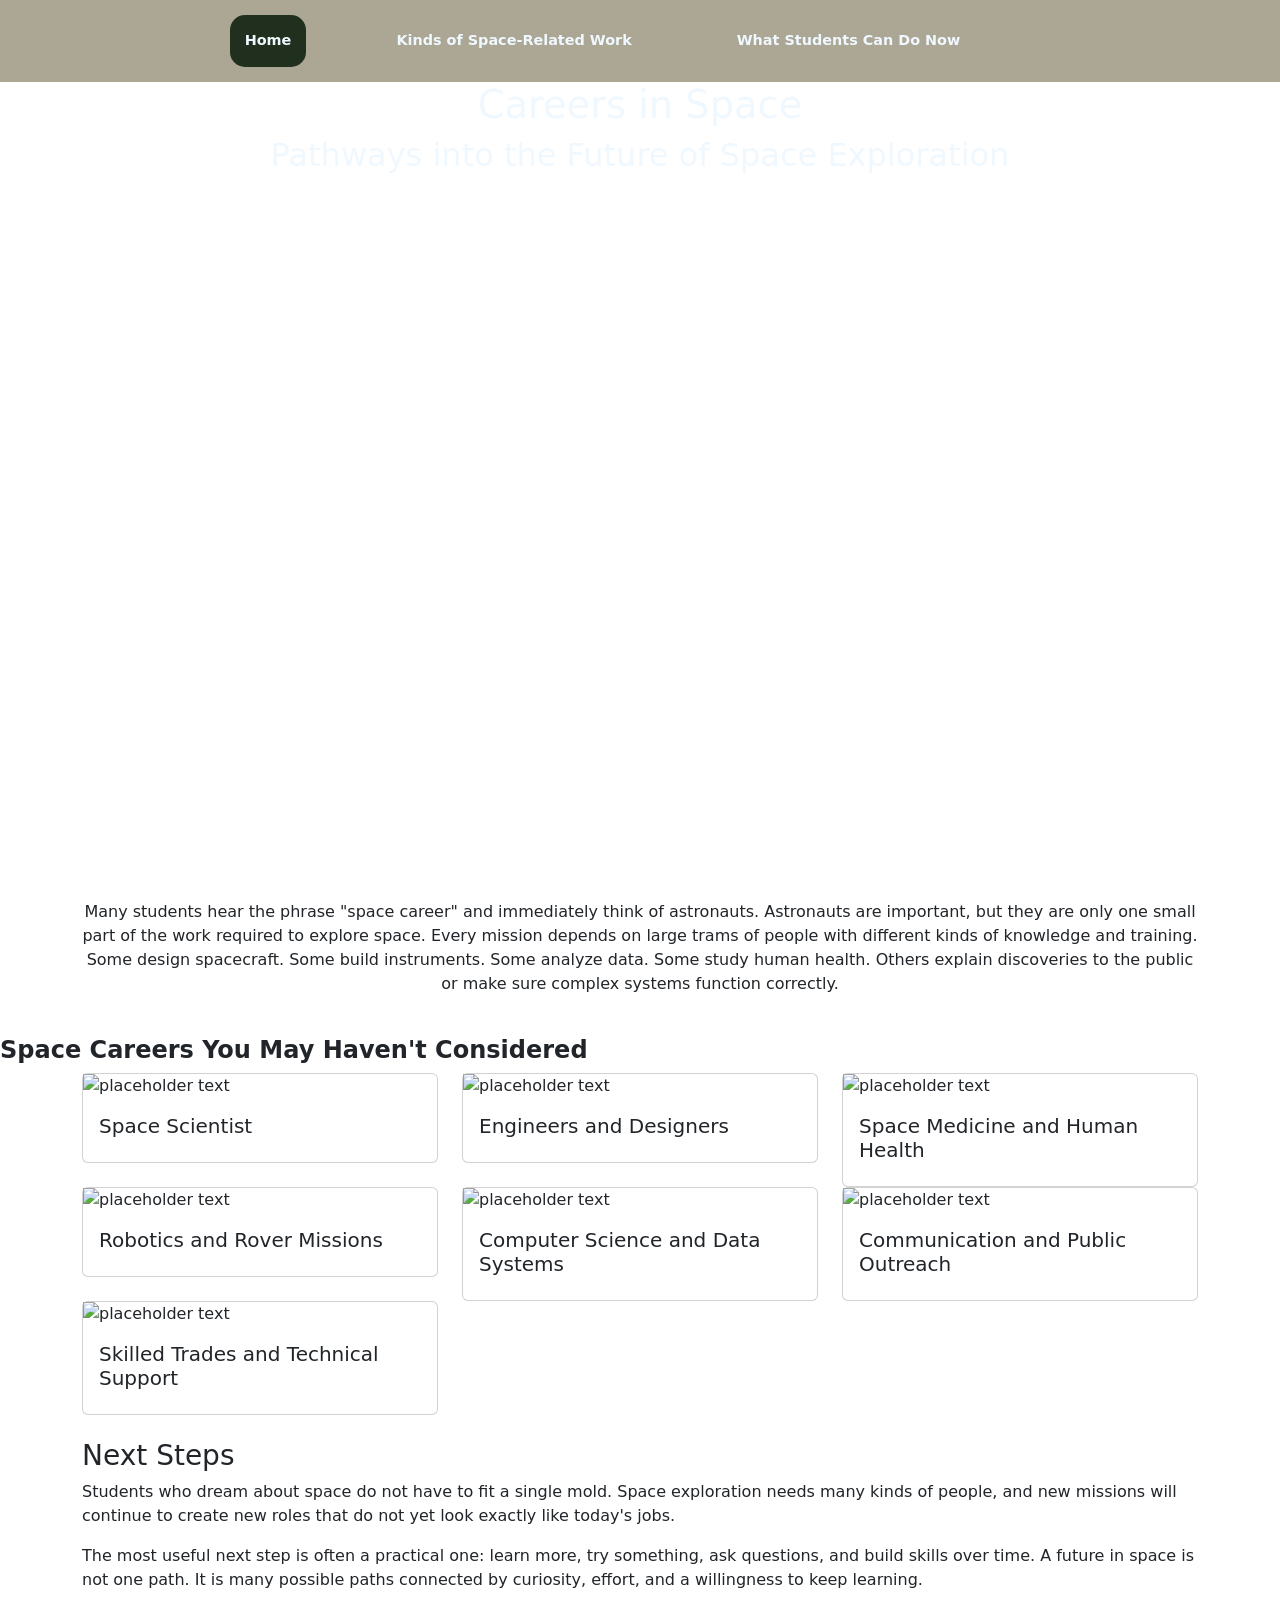
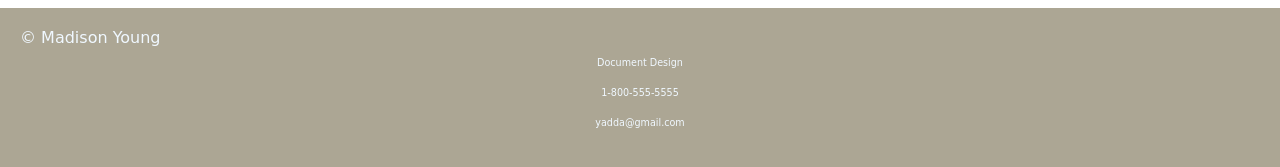
==== index.html @ 67cbedb1 "Updated Project" ====
<!DOCTYPE html>
<html lang="en">
<head>
  <meta charset="UTF-8">
  <meta http-equiv="X-UA-Compatible" content="IE=edge">
  <meta name="author" content="Madison Young">
  <meta name="viewport" content="width=device-width, initial-scale=1.0">
  <meta name="robots" content="noindex">
  <link href="assets/css/style.css" rel="stylesheet">
  <link href="https://cdn.jsdelivr.net/npm/bootstrap@5.3.3/dist/css/bootstrap.min.css" rel="stylesheet" integrity="sha384-QWTKZyjpPEjISv5WaRU9OFeRpok6YctnYmDr5pNlyT2bRjXh0JMhjY6hW+ALEwIH" crossorigin="anonymous">
  <title>Document Design Week 13 Assignment</title>
</head>
<body>
  
<main>
  <header class="primary">
    <nav class="nav2">
      <ul>
        <li>
          <a class="active" href="index.html"><strong>Home</strong></a>
        </li>
        <li>
          <a href="space-related-work.html"><strong>Kinds of Space-Related Work</strong></a>
        </li>
        <li>
          <a href="#"><strong>What Students Can Do Now</strong></a>
        </li>
      </ul>
    </nav>
    
       <h1>Careers in Space</h1>
       <h2>Pathways into the Future of Space Exploration</h2>
    </header>
  
 <section id="content" class="secondary">
  <div class="container text-center">
   <div class="row">
    <div class="col">
     <p>Many students hear the phrase "space career" and immediately think of astronauts. Astronauts are important, but they are only one small part of the work required to explore space. Every mission depends on large trams of people with different kinds of knowledge and training. Some design spacecraft. Some build instruments. Some analyze data. Some study human health. Others explain discoveries to the public or make sure complex systems function correctly.</p>
    </div>
  </div>
 </div>
</section>
  
  

<br>
 <section >
   <h4><strong>Space Careers You May Haven't Considered</strong></h4>
    <div class="container">
      <section id="showcase" class="row">
        <article class="col-lg-4 col-md-4 col-sm-4">
          <div class="card">
           <img src="https://placehold.co/600x400" alt="placeholder text">
            <div class="card-body">
             <h5 class="card-title">Space Scientist</h5>
            </div>
          </div>
        </article>
        
        <article class="col-lg-4 col-md-4 col-sm-4">
          <div class="card">
           <img src="https://placehold.co/600x400" alt="placeholder text">
            <div class="card-body">
             <h5 class="card-title">Engineers and Designers</h5>
            </div>
          </div>
        </article>
        
        <article class="col-lg-4 col-md-4 col-sm-4">
          <div class="card">
           <img src="https://placehold.co/600x400" alt="placeholder text">
            <div class="card-body">
             <h5 class="card-title">Space Medicine and Human Health</h5>
            </div>
          </div>
        </article>
        
        <article class="col-lg-4 col-md-4 col-sm-4">
          <div class="card">
           <img src="https://placehold.co/600x400" alt="placeholder text">
            <div class="card-body">
             <h5 class="card-title">Robotics and Rover Missions</h5>
            </div>
          </div>
        </article>
        
        <article class="col-lg-4 col-md-4 col-sm-4">
          <div class="card">
           <img src="https://placehold.co/600x400" alt="placeholder text">
            <div class="card-body">
             <h5 class="card-title">Computer Science and Data Systems</h5>
            </div>
          </div>
        </article>
        
        <article class="col-lg-4 col-md-4 col-sm-4">
          <div class="card">
           <img src="https://placehold.co/600x400" alt="placeholder text">
            <div class="card-body">
             <h5 class="card-title">Communication and Public Outreach</h5>
            </div>
          </div>
        </article>
        
        <article class="col-lg-4 col-md-4 col-sm-4">
          <div class="card">
           <img src="https://placehold.co/600x400" alt="placeholder text">
            <div class="card-body">
             <h5 class="card-title">Skilled Trades and Technical Support</h5>
            </div>
          </div>
        </article>
        
      </section>
   </div>
  </section>
<br>

<section id="content" class="secondary">
  <div class="container text-left">
   <div class="row">
    <div class="col">
    <h3>Next Steps</h3>
     <p>Students who dream about space do not have to fit a single mold. Space exploration needs many kinds of people, and new missions will continue to create new roles that do not yet look exactly like today's jobs.</p>
     <p>The most useful next step is often a practical one: learn more, try something, ask questions, and build skills over time. A future in space is not one path. It is many possible paths connected by curiosity, effort, and a willingness to keep learning.</p>
    </div>
  </div>
 </div>
</section> 
 
  <footer id="colophon">
    <div id="copyright">
      <h6>&copy; Madison Young</h6>
      <p>Document Design</p>
      <p>1-800-555-5555</p>
      <p>yadda@gmail.com</p>
    </div>
  </footer>
</main>

</body>
</html>
---- assets/css/style.css ----
/* HTML SIZING */
html{
    box-sizing:border-box;
}

*, *:before, *:after{
    box-sizing:inherit;
}

img{
    max-width:100%;
    height:auto;
  }


body{
  margin:auto;
}

/* HEADER */

header.primary{
  background-image: url("https://images.unsplash.com/photo-1610296669228-602fa827fc1f?q=80&w=1075&auto=format&fit=crop&ixlib=rb-4.1.0&ixid=M3wxMjA3fDB8MHxwaG90by1wYWdlfHx8fGVufDB8fHx8fA%3D%3D");
  background-size: cover;
  text-align:center;
  width:100%;
  min-height: 100vh;
}


header.primary h1{
  font-size:2.4rem;
  color:aliceblue;
}
header.primary h2{
  color:aliceblue;
}

.nav2{
background-color: #aca694;
justify-content: space-between;
align-items: center;
} 

header.primary nav ul{
  display:flex;
  flex-direction:row;
  justify-content: center;
  margin: 0;
  padding: 0;
}

header.primary nav ul li{
  list-style-type:none;
  padding-right: 75px;
  padding-top: 15px;
  padding-bottom: 15px;
}

header.primary nav ul li a{
  border-radius:15px;
  color:aliceblue;
  display:block;
  padding:15px 15px 15px 15px;
  text-align:center;
  transition:0.3s;
  text-decoration:none;
  font-size:0.9rem;
}

header.primary nav ul li a:hover{
  background-color:#21301e;
  color:aliceblue;
}

header.primary nav ul li a.active{
  background-color:#21301e;
}

/* OTHER STUFF */
section.careers div div {
  background-color:red;
  border-radius:15px;
}

section.careers div div div p{
  text-align:left;
}

section.careers div div div img{
  border-radius:15px;
}

/* FOOTER */
#colophon{
  background-color:#aca694;
  color:aliceblue;
  width:100%;
  padding:20px;
}

#colophon p{
  text-align:center;
  font-size:0.6rem;
}


/* UTILITY CLASSES */


/* MEDIA QUERIES */
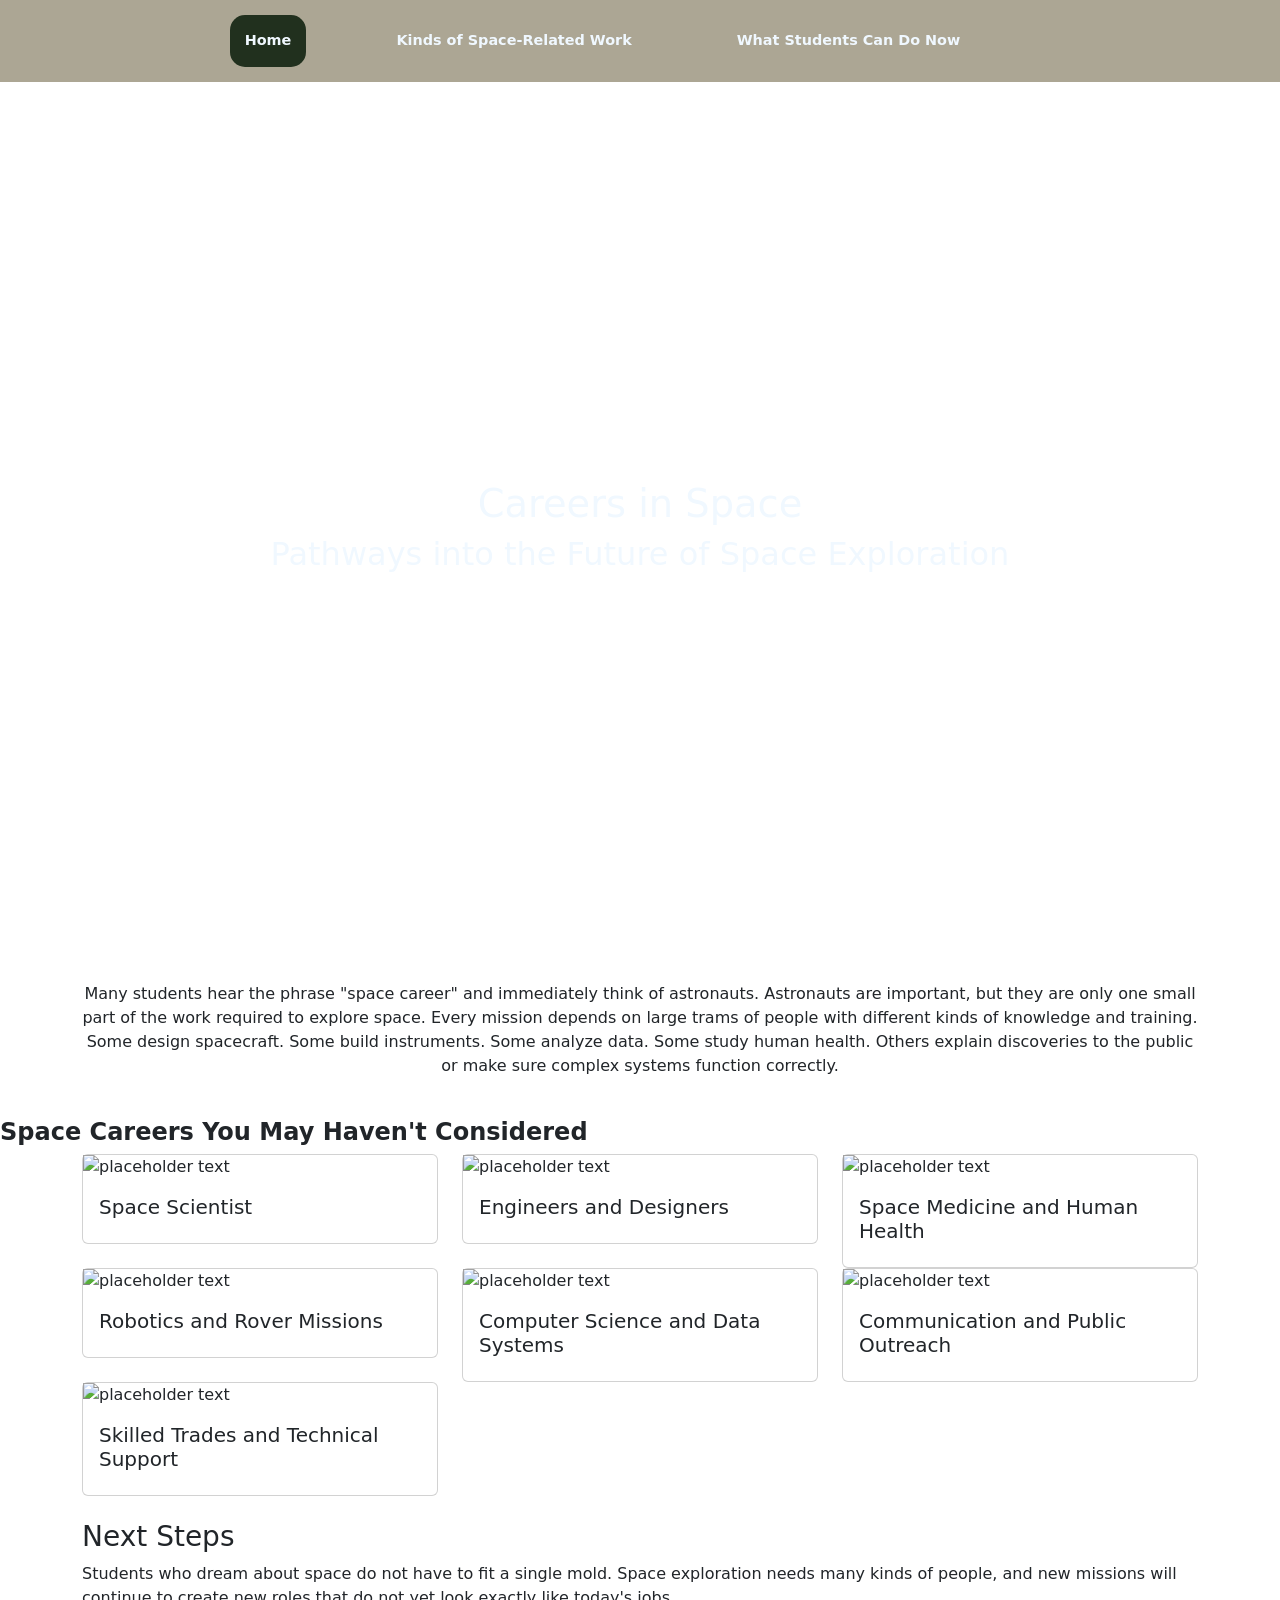
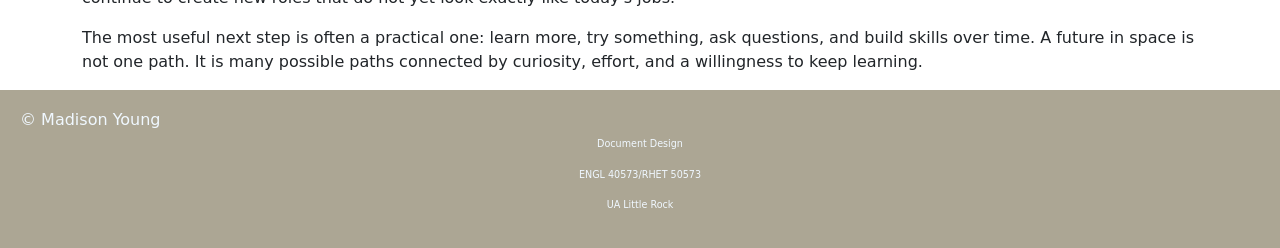
==== commit ac371450: "Updated Project" ====
--- a/index.html
+++ b/index.html
@@ -23,14 +23,15 @@
           <a href="space-related-work.html"><strong>Kinds of Space-Related Work</strong></a>
         </li>
         <li>
-          <a href="#"><strong>What Students Can Do Now</strong></a>
+          <a href="students.html"><strong>What Students Can Do Now</strong></a>
         </li>
       </ul>
     </nav>
-    
-       <h1>Careers in Space</h1>
-       <h2>Pathways into the Future of Space Exploration</h2>
-    </header>
+    <div id="header-title">
+      <h1>Careers in Space</h1>
+      <h2>Pathways into the Future of Space Exploration</h2>
+    </div>
+  </header>
   
  <section id="content" class="secondary">
   <div class="container text-center">
@@ -133,8 +134,8 @@
     <div id="copyright">
       <h6>&copy; Madison Young</h6>
       <p>Document Design</p>
-      <p>1-800-555-5555</p>
-      <p>yadda@gmail.com</p>
+      <p>ENGL 40573/RHET 50573</p>
+      <p>UA Little Rock</p>
     </div>
   </footer>
 </main>
--- a/assets/css/style.css
+++ b/assets/css/style.css
@@ -27,6 +27,13 @@
   min-height: 100vh;
 }
 
+header #header-title{
+  height: 100vh;
+  display: flex;
+  align-items: center;
+  justify-content: center;
+  flex-direction: column;
+}
 
 header.primary h1{
   font-size:2.4rem;
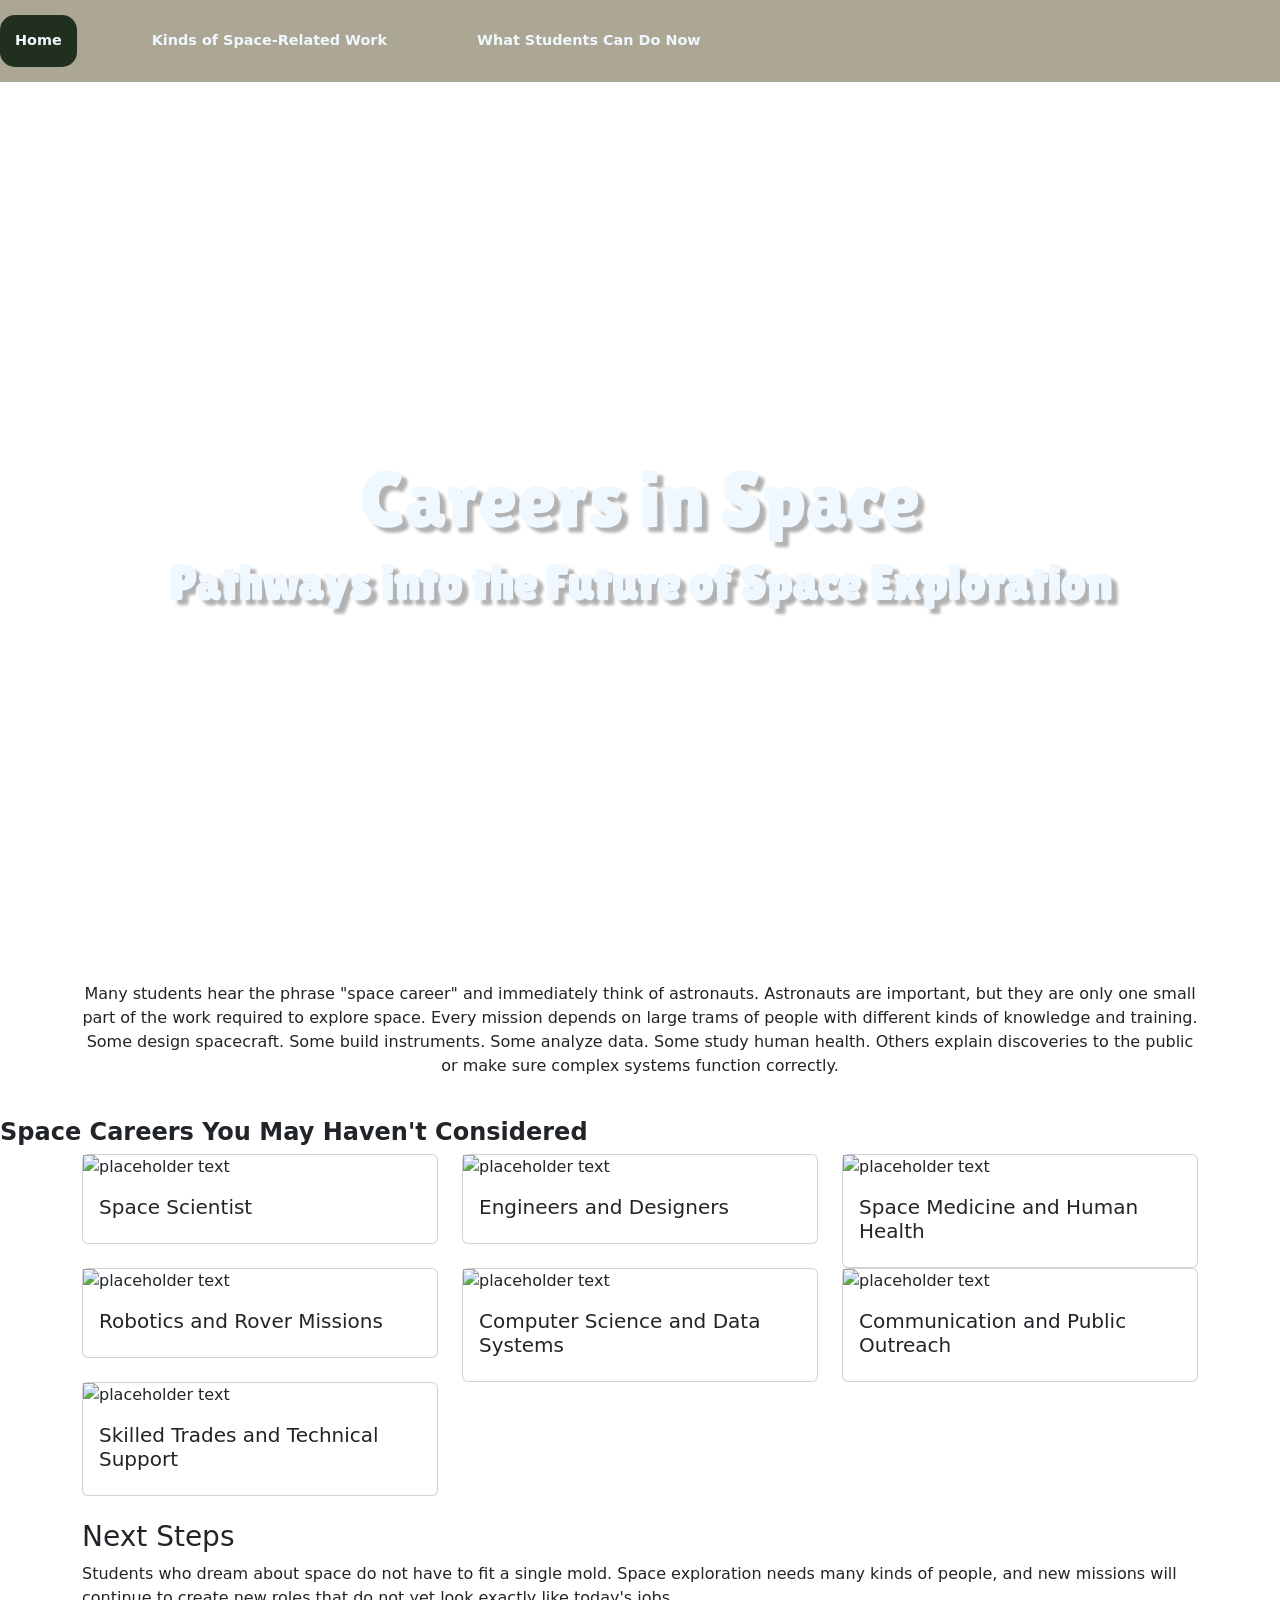
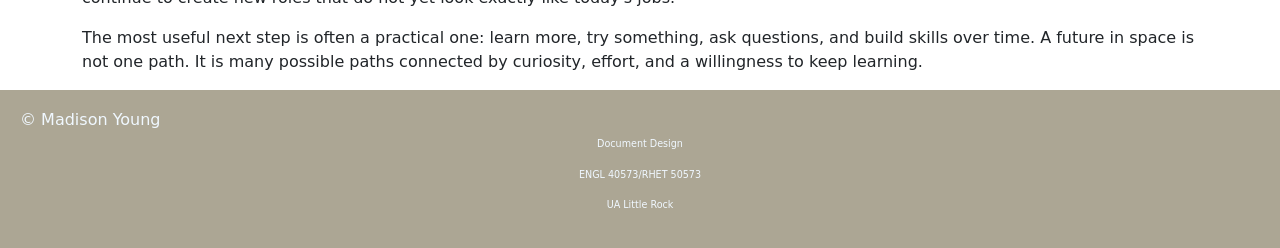
==== commit 47cf99f7: "Updated Project" ====
--- a/index.html
+++ b/index.html
@@ -8,6 +8,10 @@
   <meta name="robots" content="noindex">
   <link href="assets/css/style.css" rel="stylesheet">
   <link href="https://cdn.jsdelivr.net/npm/bootstrap@5.3.3/dist/css/bootstrap.min.css" rel="stylesheet" integrity="sha384-QWTKZyjpPEjISv5WaRU9OFeRpok6YctnYmDr5pNlyT2bRjXh0JMhjY6hW+ALEwIH" crossorigin="anonymous">
+  <link rel="preconnect" href="https://fonts.googleapis.com">
+  <link rel="preconnect" href="https://fonts.gstatic.com" crossorigin>
+  <link href="https://fonts.googleapis.com/css2?family=Bricolage+Grotesque:opsz,wght@12..96,200..800&family=Cal+Sans&display=swap" rel="stylesheet">
+<link href="https://fonts.googleapis.com/css2?family=Lilita+One&display=swap" rel="stylesheet">
   <title>Document Design Week 13 Assignment</title>
 </head>
 <body>
--- a/assets/css/style.css
+++ b/assets/css/style.css
@@ -36,15 +36,26 @@
 }
 
 header.primary h1{
-  font-size:2.4rem;
+  font-size:5rem;
   color:aliceblue;
+  font-family: "Lilita One", sans-serif;
+  font-weight: 400;
+  text-shadow: 6px 5px 3px rgba(0,0,0,0.3);
 }
+
 header.primary h2{
   color:aliceblue;
+  font-size: 3rem;
+  margin: 0;
+  font-family: "Lilita One", sans-serif;
+  font-weight: 400;
+  font-weight: bold;
+  text-shadow: 6px 5px 3px rgba(0,0,0,0.3);
 }
 
 .nav2{
 background-color: #aca694;
+display: flex;
 justify-content: space-between;
 align-items: center;
 } 
@@ -59,7 +70,7 @@
 
 header.primary nav ul li{
   list-style-type:none;
-  padding-right: 75px;
+  padding-right: 60px;
   padding-top: 15px;
   padding-bottom: 15px;
 }
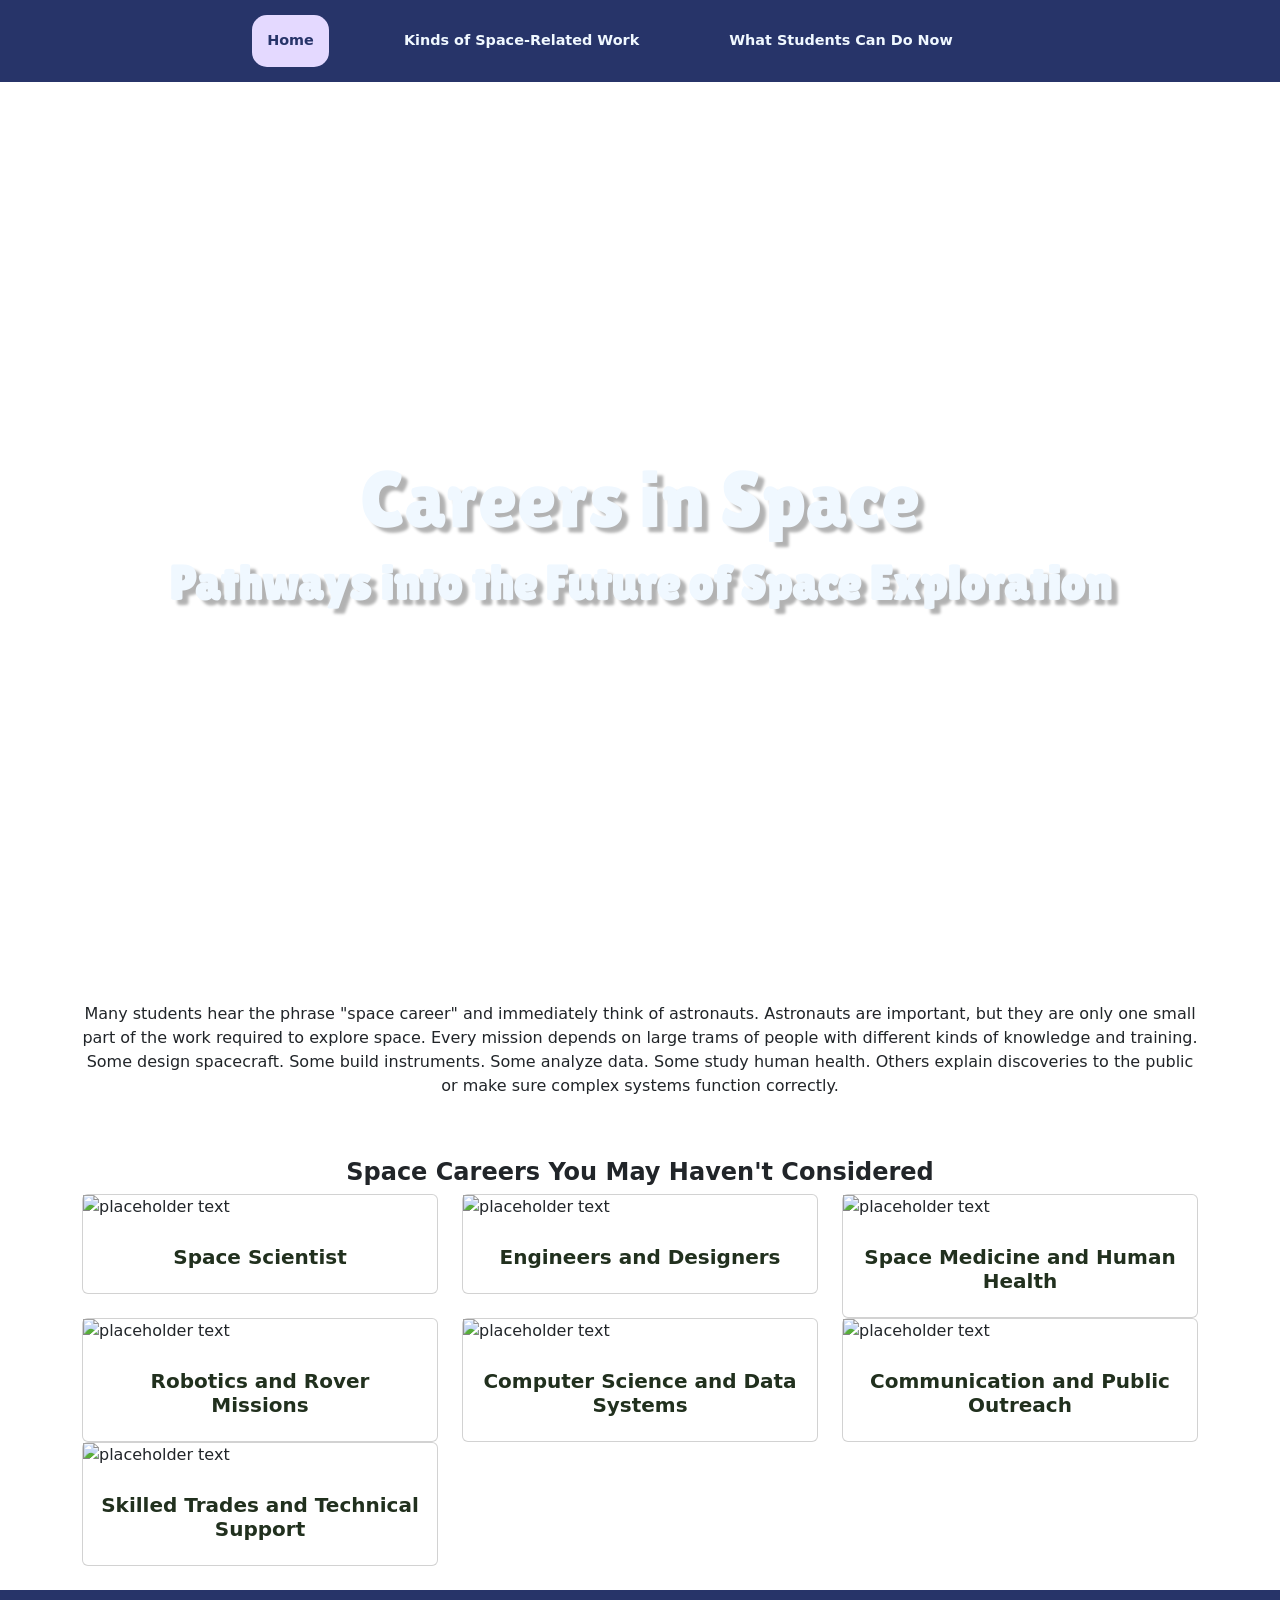
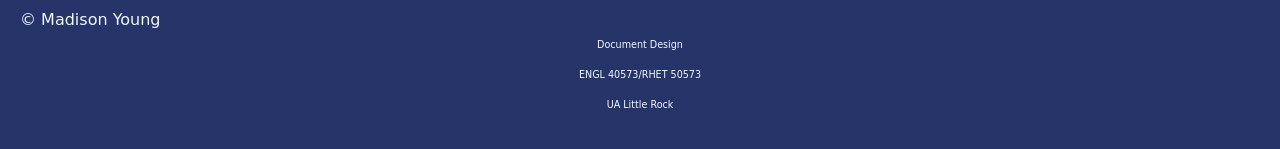
==== commit e2a20a4b: "Updated Project" ====
--- a/index.html
+++ b/index.html
@@ -121,18 +121,6 @@
    </div>
   </section>
 <br>
-
-<section id="content" class="secondary">
-  <div class="container text-left">
-   <div class="row">
-    <div class="col">
-    <h3>Next Steps</h3>
-     <p>Students who dream about space do not have to fit a single mold. Space exploration needs many kinds of people, and new missions will continue to create new roles that do not yet look exactly like today's jobs.</p>
-     <p>The most useful next step is often a practical one: learn more, try something, ask questions, and build skills over time. A future in space is not one path. It is many possible paths connected by curiosity, effort, and a willingness to keep learning.</p>
-    </div>
-  </div>
- </div>
-</section> 
  
   <footer id="colophon">
     <div id="copyright">
--- a/assets/css/style.css
+++ b/assets/css/style.css
@@ -7,10 +7,10 @@
     box-sizing:inherit;
 }
 
-img{
+/*  img{
     max-width:100%;
     height:auto;
-  }
+  } */
 
 
 body{
@@ -54,8 +54,7 @@
 }
 
 .nav2{
-background-color: #aca694;
-display: flex;
+background-color: #273469;
 justify-content: space-between;
 align-items: center;
 } 
@@ -87,17 +86,22 @@
 }
 
 header.primary nav ul li a:hover{
-  background-color:#21301e;
-  color:aliceblue;
+  background-color:#E4D9FF;
+  color:#273469;
 }
 
 header.primary nav ul li a.active{
-  background-color:#21301e;
+  background-color:#E4D9FF;
+  color:#273469;
+}
+
+section.secondary{
+  padding: 20px;
 }
 
 /* OTHER STUFF */
 section.careers div div {
-  background-color:red;
+  background-color:#E4D9FF;
   border-radius:15px;
 }
 
@@ -109,9 +113,45 @@
   border-radius:15px;
 }
 
+/* CARDS */
+section.cards {
+  padding: 100px 0; /* Instead of fixed height */
+}
+
+h4{
+  text-align: center;
+}
+
+.card-body {
+  text-align: center;
+  flex-grow: 1;
+  display: flex;
+  flex-direction: column;
+  justify-content: space-between;
+  padding: 1rem;
+}
+
+h5.card-title {
+  margin-top: 10px;
+  color: #21301e;
+  font-weight: 600;
+}
+
+/*  MYTHS  */
+section.secondary table{
+  border: 1px solid black;
+  border-collapse: collapse;
+  padding: 5px;
+}
+
+section.secondary th, section.secondary td{
+  border: 1px solid black;
+  padding: 5px;
+}
+
 /* FOOTER */
 #colophon{
-  background-color:#aca694;
+  background-color:#273469;
   color:aliceblue;
   width:100%;
   padding:20px;
@@ -122,8 +162,29 @@
   font-size:0.6rem;
 }
 
+/*  CAREERS  */
+section.careers{
+  padding: 20px;
+}
+
+
 
 /* UTILITY CLASSES */
 
 
 /* MEDIA QUERIES */
+@media (min-width: 1470px) and (max-width: 1700px)  {
+  .site {
+    
+    width: 700px; 
+    height: 500px; 
+  }
+}
+@media (max-width: 1470px)  {
+  .site {
+    
+    width: 600px; 
+    height: 400px; 
+    
+  }
+}
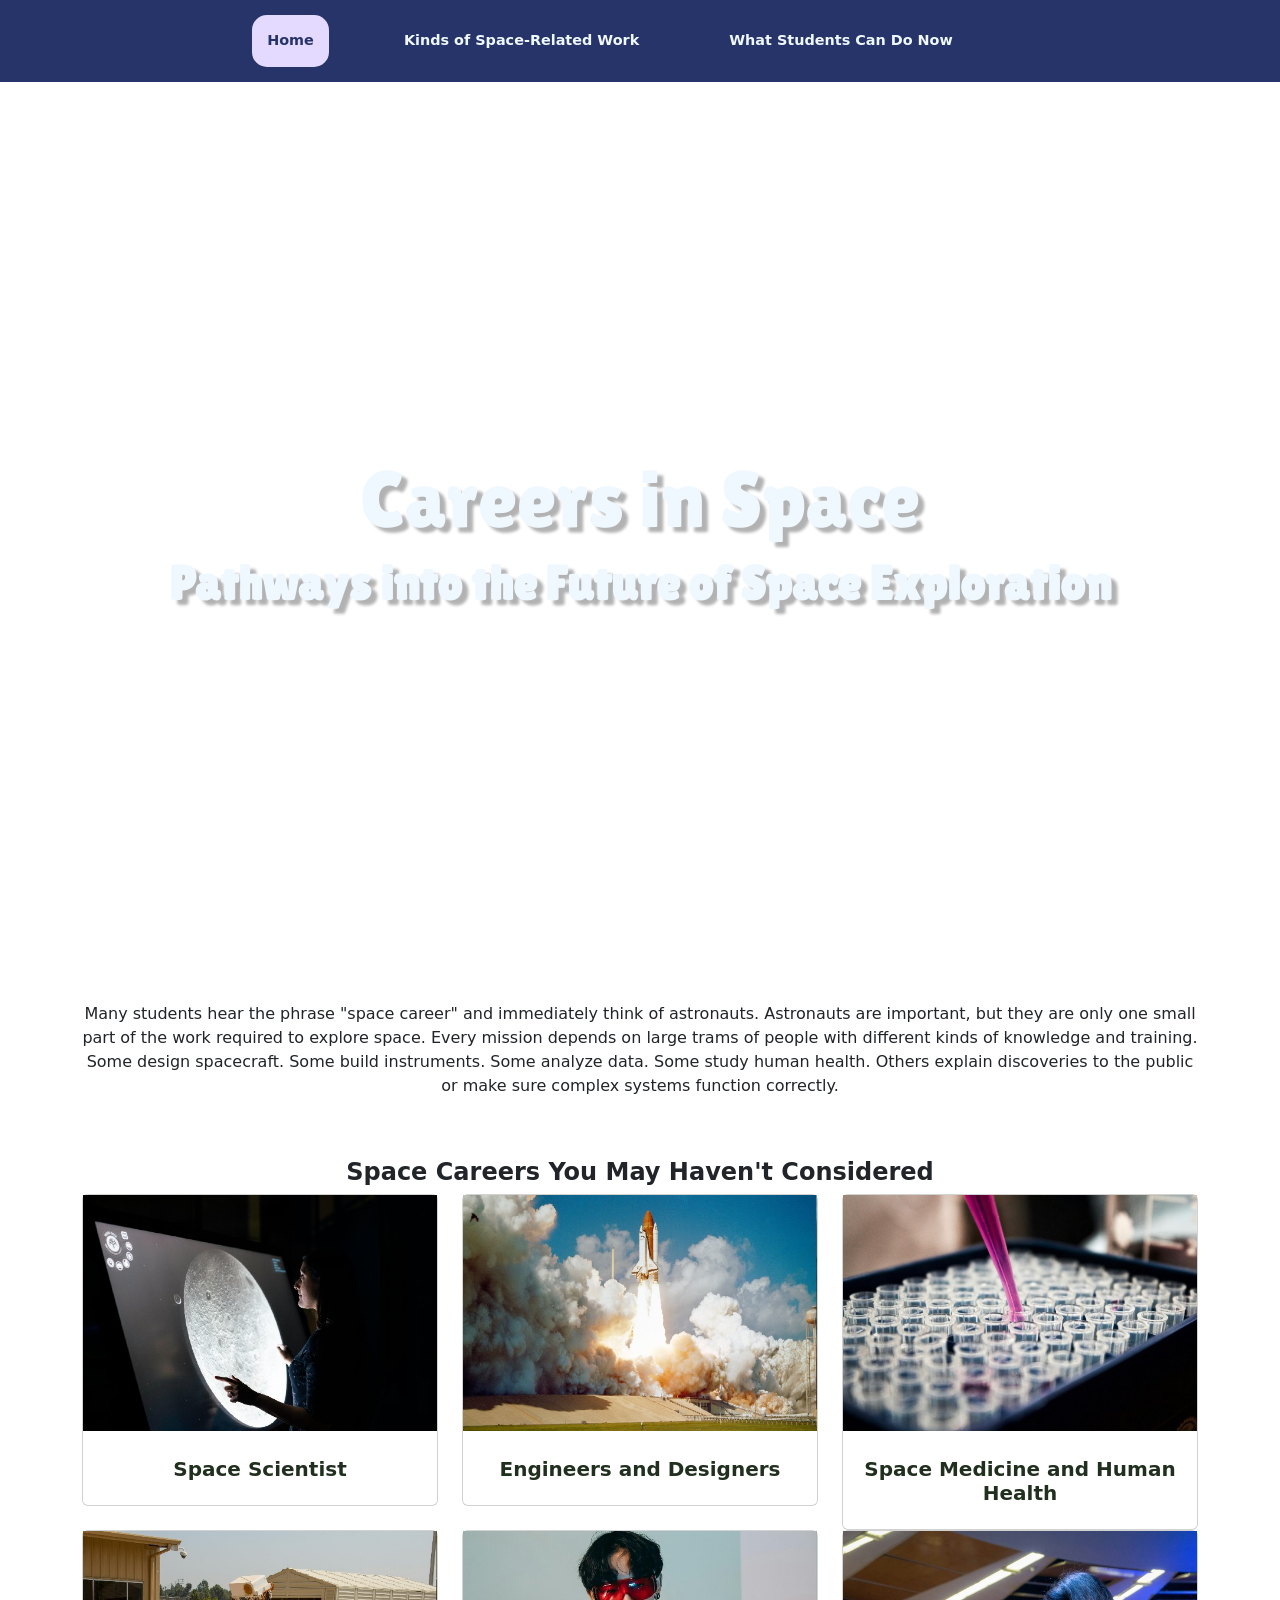
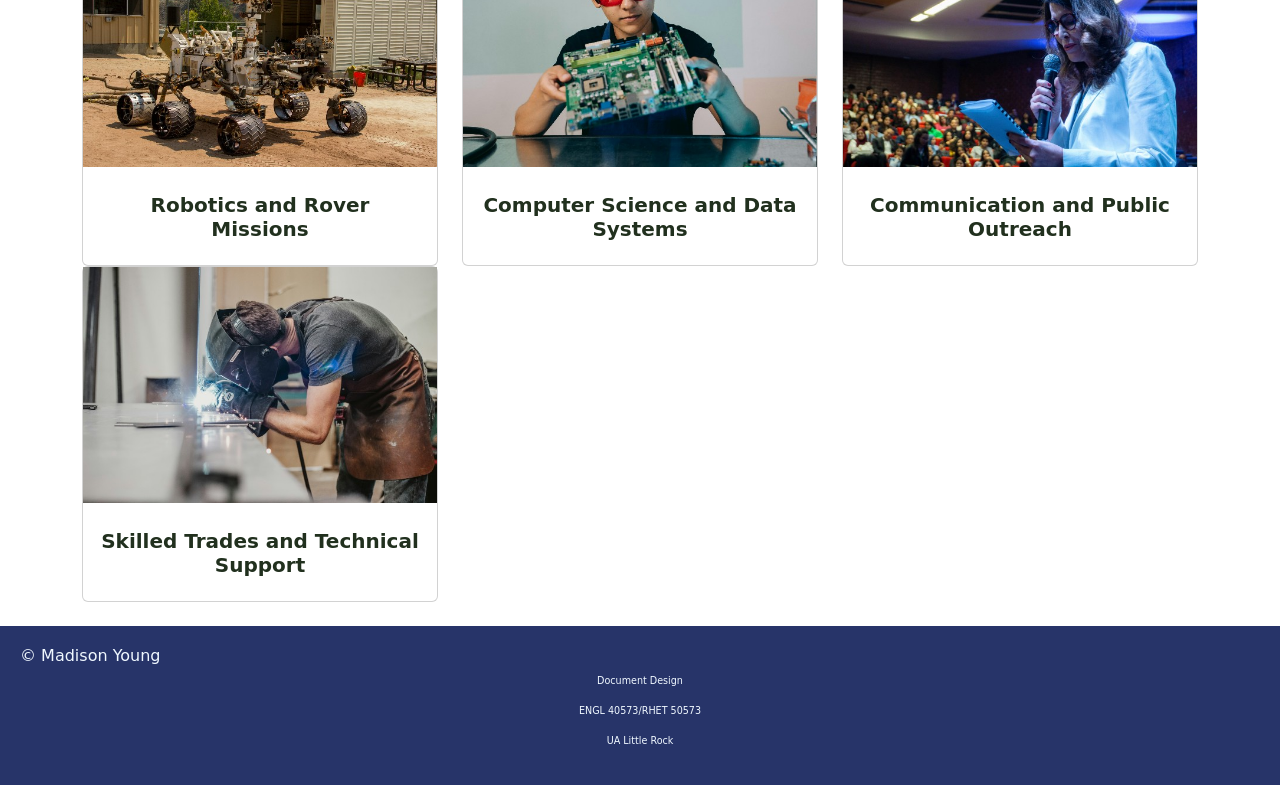
==== commit 3c1ce034: "Finished Project" ====
--- a/index.html
+++ b/index.html
@@ -56,7 +56,7 @@
       <section id="showcase" class="row">
         <article class="col-lg-4 col-md-4 col-sm-4">
           <div class="card">
-           <img src="https://placehold.co/600x400" alt="placeholder text">
+           <img src="assets/img/research.jpg" alt="Woman closely studying the moon's surface">
             <div class="card-body">
              <h5 class="card-title">Space Scientist</h5>
             </div>
@@ -65,7 +65,7 @@
         
         <article class="col-lg-4 col-md-4 col-sm-4">
           <div class="card">
-           <img src="https://placehold.co/600x400" alt="placeholder text">
+           <img src="assets/img/rocket-launch(1).jpg" alt="The Space Shuttle Challenger launching from Complex 39">
             <div class="card-body">
              <h5 class="card-title">Engineers and Designers</h5>
             </div>
@@ -74,7 +74,7 @@
         
         <article class="col-lg-4 col-md-4 col-sm-4">
           <div class="card">
-           <img src="https://placehold.co/600x400" alt="placeholder text">
+           <img src="assets/img/medicine.jpg" alt="Refill of liquid into tubes">
             <div class="card-body">
              <h5 class="card-title">Space Medicine and Human Health</h5>
             </div>
@@ -83,7 +83,7 @@
         
         <article class="col-lg-4 col-md-4 col-sm-4">
           <div class="card">
-           <img src="https://placehold.co/600x400" alt="placeholder text">
+           <img src="assets/img/rover.jpg" alt="Mars Rover Prototype at NASA's Test Facility">
             <div class="card-body">
              <h5 class="card-title">Robotics and Rover Missions</h5>
             </div>
@@ -92,7 +92,7 @@
         
         <article class="col-lg-4 col-md-4 col-sm-4">
           <div class="card">
-           <img src="https://placehold.co/600x400" alt="placeholder text">
+           <img src="assets/img/computer-science.jpg" alt="A man holding a motherboard">
             <div class="card-body">
              <h5 class="card-title">Computer Science and Data Systems</h5>
             </div>
@@ -101,7 +101,7 @@
         
         <article class="col-lg-4 col-md-4 col-sm-4">
           <div class="card">
-           <img src="https://placehold.co/600x400" alt="placeholder text">
+           <img src="assets/img/communication.jpg" alt="Woman speaking into microphone">
             <div class="card-body">
              <h5 class="card-title">Communication and Public Outreach</h5>
             </div>
@@ -110,7 +110,7 @@
         
         <article class="col-lg-4 col-md-4 col-sm-4">
           <div class="card">
-           <img src="https://placehold.co/600x400" alt="placeholder text">
+           <img src="assets/img/welder.jpg" alt="Welder working on a project">
             <div class="card-body">
              <h5 class="card-title">Skilled Trades and Technical Support</h5>
             </div>
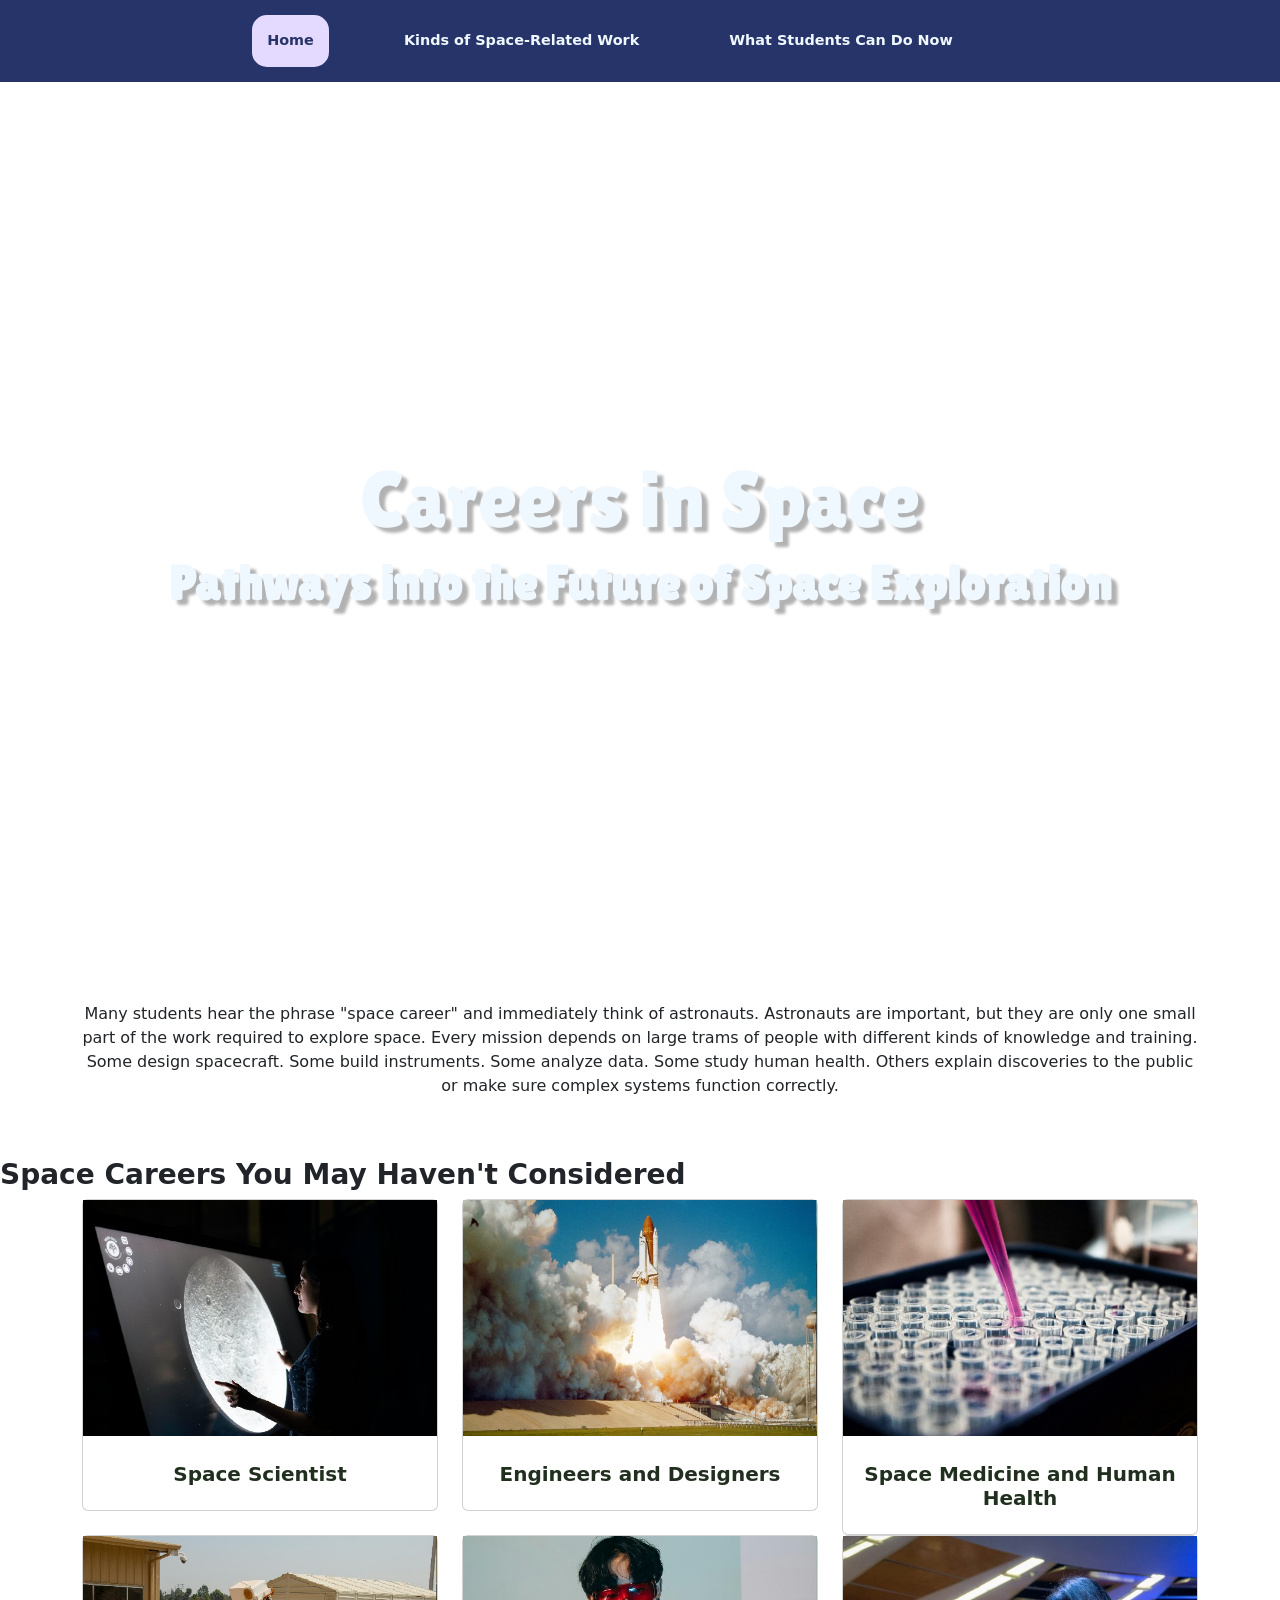
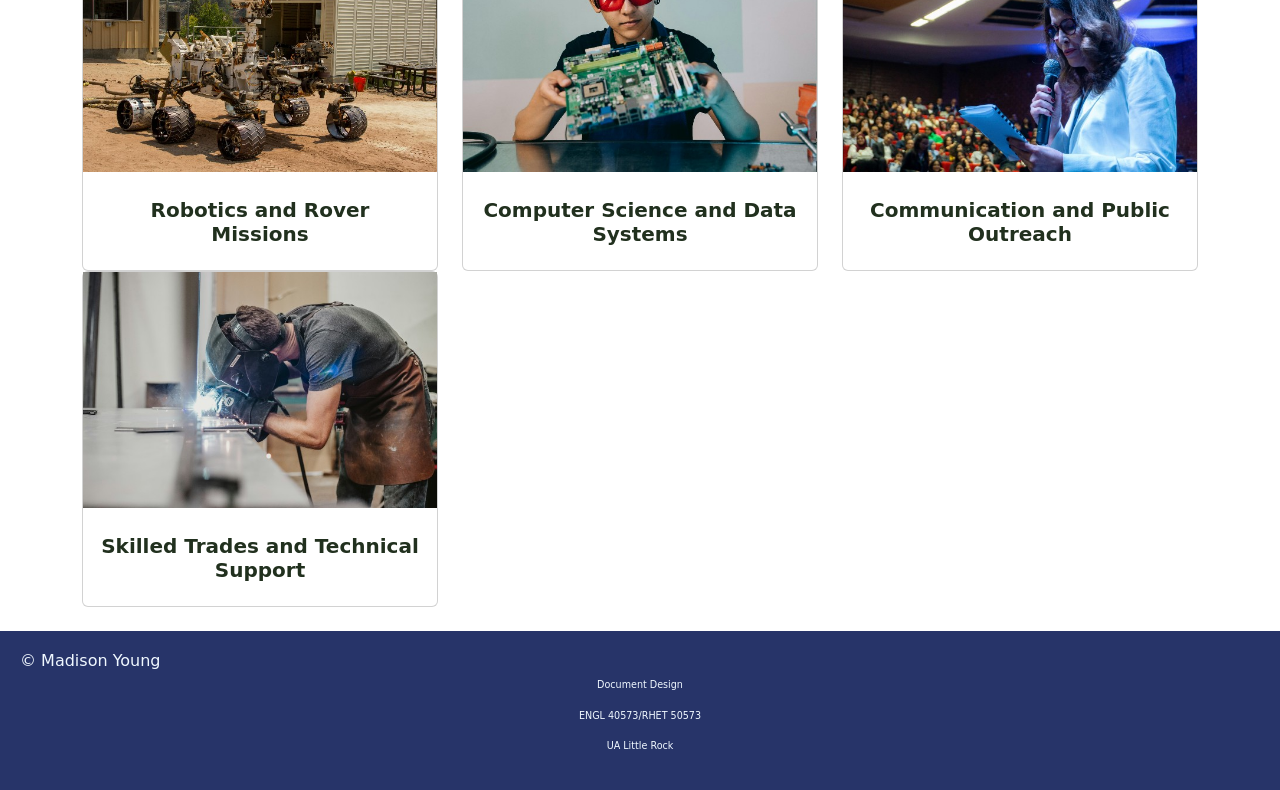
==== commit 054c09e8: "Updated Accessibility" ====
--- a/index.html
+++ b/index.html
@@ -51,7 +51,7 @@
 
 <br>
  <section >
-   <h4><strong>Space Careers You May Haven't Considered</strong></h4>
+   <h3><strong>Space Careers You May Haven't Considered</strong></h3>
     <div class="container">
       <section id="showcase" class="row">
         <article class="col-lg-4 col-md-4 col-sm-4">
